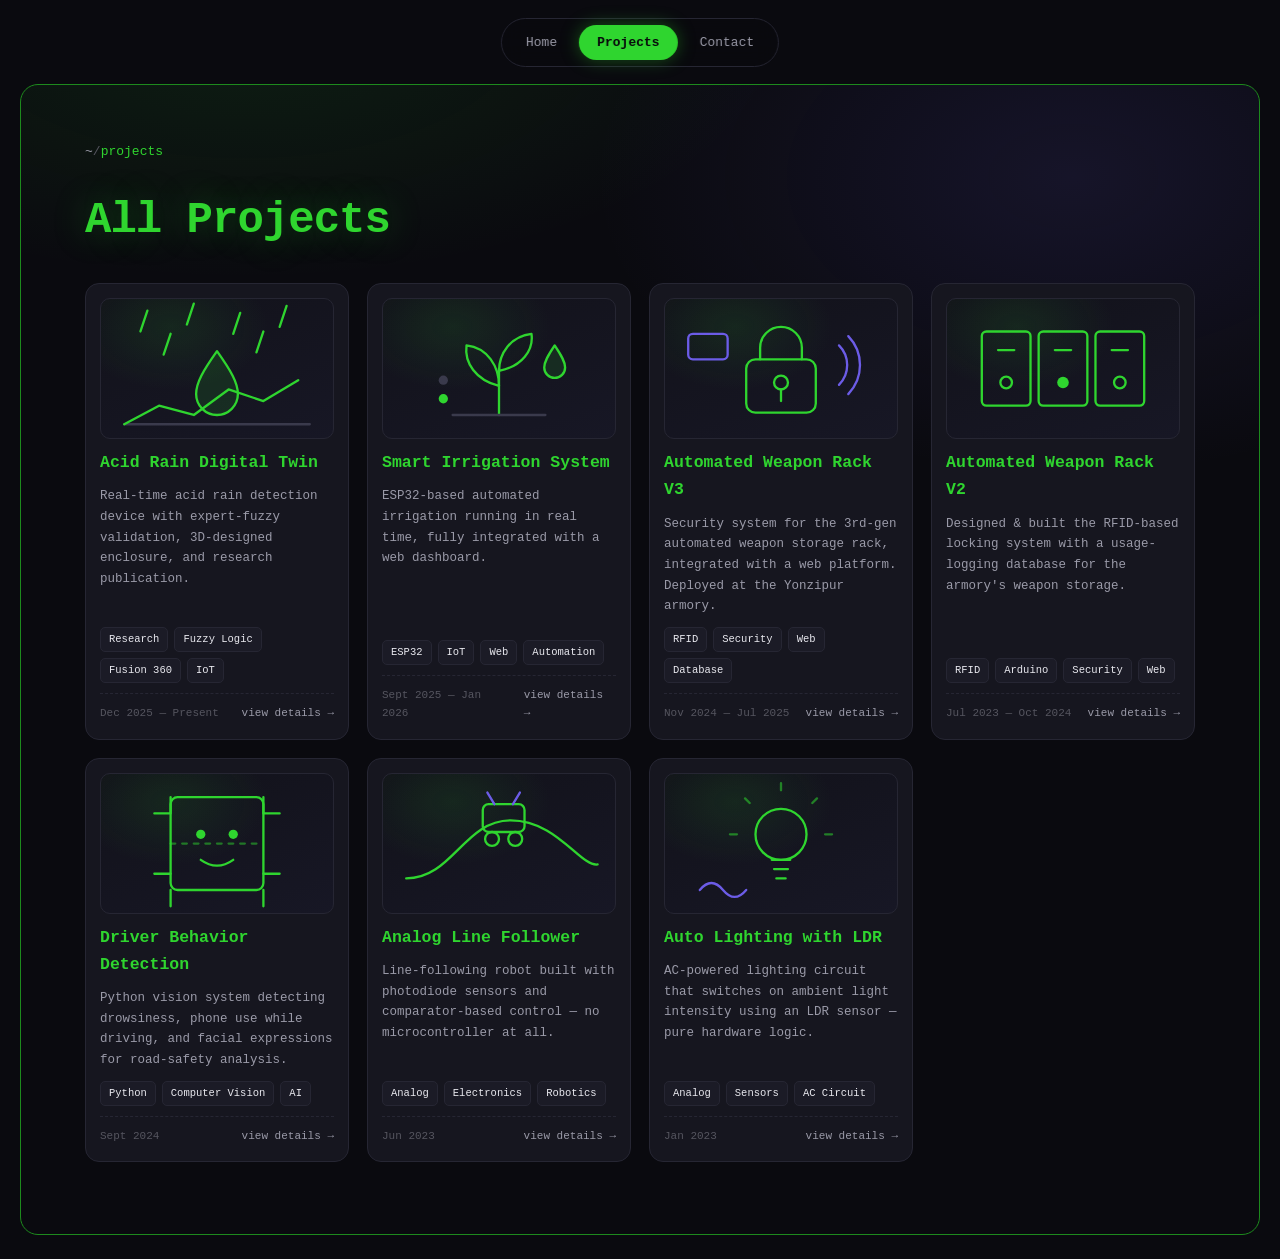
==== project.html @ 2b82e7d3 "Initial commit: portfolio website" ====
<!DOCTYPE html>
<html lang="en">
<head>
  <meta charset="UTF-8" />
  <meta name="viewport" content="width=device-width, initial-scale=1.0" />
  <title>Project — Sakinah Farah Agnia</title>
  <meta name="description" content="Project detail — portfolio of Sakinah Farah Agnia." />
  <link rel="icon" href="data:image/svg+xml,%3Csvg xmlns='http://www.w3.org/2000/svg' viewBox='0 0 100 100'%3E%3Crect width='100' height='100' rx='20' fill='%230a0a0f'/%3E%3Ctext x='50' y='68' font-size='55' text-anchor='middle' fill='%232fd52f' font-family='monospace' font-weight='bold'%3ES_%3C/text%3E%3C/svg%3E" />
  <link rel="stylesheet" href="css/style.css" />
</head>
<body>

  <!-- ======= NAVBAR ======= -->
  <nav class="navbar">
    <a href="index.html" class="nav-link">Home</a>
    <a href="index.html#projects" class="nav-link active">Projects</a>
    <a href="index.html#contact" class="nav-link">Contact</a>
  </nav>

  <div class="frame">
    <main class="section proj-wrap" id="projectPage">
      <noscript><p>Enable JavaScript to view this project.</p></noscript>
    </main>
  </div>

  <script src="js/projects-data.js"></script>
  <script src="js/script.js"></script>
</body>
</html>
---- css/style.css ----
/* ============================================================
   Sakinah Farah Agnia — Portfolio
   Dark terminal theme · neon green accent
   ============================================================ */

:root {
  --bg: #0a0a0f;
  --bg-soft: #101018;
  --card: #16161f;
  --card-2: #1b1b26;
  --line: #262633;
  --green: #2fd52f;
  --green-dim: #1d8a1d;
  --green-glow: rgba(47, 213, 47, 0.35);
  --purple: #6c5ce7;
  --text: #e9e9ef;
  --muted: #9a9aa8;
  --faint: #55555f;
  --black: #08080c;
  --radius: 14px;
  --font: "JetBrains Mono", ui-monospace, SFMono-Regular, "SF Mono", Menlo,
    Consolas, "Liberation Mono", monospace;
}

* { margin: 0; padding: 0; box-sizing: border-box; }

html { scroll-behavior: smooth; }

body {
  background: var(--bg);
  color: var(--text);
  font-family: var(--font);
  font-size: 15px;
  line-height: 1.65;
  -webkit-font-smoothing: antialiased;
  overflow-x: hidden;
}

::selection { background: var(--green); color: var(--black); }

img { max-width: 100%; display: block; }

:focus-visible {
  outline: 2px solid var(--green);
  outline-offset: 2px;
  border-radius: 4px;
}

/* ---------- page frame (green border) ---------- */
.frame {
  max-width: 1240px;
  margin: 84px auto 24px;
  border: 1px solid var(--green-dim);
  border-radius: 18px;
  overflow: hidden;
  background:
    radial-gradient(900px 420px at 18% -5%, rgba(47, 213, 47, 0.10), transparent 60%),
    radial-gradient(800px 500px at 85% 8%, rgba(108, 92, 231, 0.12), transparent 60%),
    var(--bg);
}

/* ---------- navbar ---------- */
.navbar {
  position: fixed;
  top: 18px;
  left: 50%;
  transform: translateX(-50%);
  z-index: 100;
  display: flex;
  gap: 4px;
  padding: 6px;
  border: 1px solid var(--line);
  border-radius: 999px;
  background: rgba(10, 10, 15, 0.72);
  backdrop-filter: blur(12px);
  -webkit-backdrop-filter: blur(12px);
}

.nav-link {
  padding: 7px 18px;
  border-radius: 999px;
  color: var(--muted);
  text-decoration: none;
  font-size: 13px;
  transition: color 0.2s, background 0.2s;
  white-space: nowrap;
}

.nav-link:hover { color: var(--text); }

.nav-link.active {
  background: var(--green);
  color: var(--black);
  font-weight: 700;
  box-shadow: 0 0 18px var(--green-glow);
}

/* ---------- sections ---------- */
.section { padding: 72px clamp(20px, 5vw, 64px); }

.section-title {
  color: var(--green);
  font-size: clamp(26px, 3.4vw, 38px);
  margin-bottom: 32px;
  letter-spacing: -0.5px;
}

.section-head {
  display: flex;
  align-items: center;
  justify-content: space-between;
  gap: 16px;
  flex-wrap: wrap;
}

.section-head .section-title { margin-bottom: 12px; }

.section-hint { color: var(--faint); font-size: 12.5px; margin-bottom: 26px; }

/* ---------- hero ---------- */
.hero { position: relative; padding-top: 96px; }

.hero-glow {
  position: absolute;
  inset: 0;
  pointer-events: none;
  background:
    radial-gradient(560px 300px at 25% 20%, rgba(47, 213, 47, 0.14), transparent 65%),
    radial-gradient(520px 340px at 80% 45%, rgba(108, 92, 231, 0.14), transparent 65%);
}

.hero-inner {
  position: relative;
  display: grid;
  grid-template-columns: 1.35fr 1fr;
  gap: 48px;
  align-items: center;
}

.hero-badge {
  display: inline-block;
  background: var(--green);
  color: var(--black);
  font-weight: 700;
  font-size: 13px;
  padding: 6px 14px;
  border-radius: 6px;
  margin-bottom: 20px;
  box-shadow: 0 0 24px var(--green-glow);
}

.hero-title {
  color: var(--green);
  font-size: clamp(38px, 6vw, 64px);
  line-height: 1.05;
  letter-spacing: -1.5px;
  margin-bottom: 18px;
  text-shadow: 0 0 40px var(--green-glow);
}

.hero-typed {
  font-size: 15px;
  color: var(--text);
  margin-bottom: 18px;
  min-height: 1.65em;
}

/* hero photo — round & minimal */
.hero-photo { display: flex; justify-content: center; }

.avatar-ring {
  position: relative;
  width: min(310px, 65vw);
  aspect-ratio: 1;
  border-radius: 50%;
  border: 2px solid var(--green-dim);
  box-shadow: 0 0 46px rgba(47, 213, 47, 0.16);
  background: linear-gradient(150deg, #1c2a1c, #141420 55%, #1d1830);
}

.avatar-ring img {
  position: absolute;
  inset: 7px;
  width: calc(100% - 14px);
  height: calc(100% - 14px);
  border-radius: 50%;
  object-fit: cover;
  object-position: top;
  z-index: 2;
}

.avatar-fallback {
  position: absolute;
  inset: 7px;
  border-radius: 50%;
  display: grid;
  place-items: center;
  font-size: 52px;
  font-weight: 700;
  color: var(--green);
  letter-spacing: 4px;
  z-index: 1;
}

.hero-typed .prompt { color: var(--green); font-weight: 700; }

#typed { color: var(--green); }

.cursor {
  color: var(--green);
  animation: blink 1s steps(1) infinite;
}

@keyframes blink { 50% { opacity: 0; } }

.hero-desc { color: var(--muted); max-width: 56ch; margin-bottom: 26px; }

.hero-stats {
  display: flex;
  gap: 14px;
  flex-wrap: wrap;
  margin-bottom: 28px;
}

.stat {
  display: flex;
  flex-direction: column;
  padding: 10px 18px;
  border: 1px solid var(--line);
  border-radius: 10px;
  background: rgba(22, 22, 31, 0.6);
}

.stat-num { color: var(--green); font-weight: 700; font-size: 18px; }
.stat-label { color: var(--muted); font-size: 11.5px; }

.hero-actions { display: flex; gap: 12px; flex-wrap: wrap; }

.btn {
  display: inline-block;
  padding: 11px 24px;
  border-radius: 8px;
  font-family: var(--font);
  font-size: 14px;
  font-weight: 700;
  text-decoration: none;
  text-align: center;
  cursor: pointer;
  border: 1px solid transparent;
  transition: transform 0.15s, box-shadow 0.2s, background 0.2s, color 0.2s;
}

.btn:active { transform: scale(0.97); }

.btn-primary {
  background: var(--green);
  color: var(--black);
  box-shadow: 0 0 20px rgba(47, 213, 47, 0.25);
}

.btn-primary:hover { box-shadow: 0 0 32px var(--green-glow); }

.btn-ghost {
  border-color: var(--line);
  color: var(--text);
  background: transparent;
}

.btn-ghost:hover { border-color: var(--green-dim); color: var(--green); }

.btn-block { width: 100%; }

.btn-sm { padding: 8px 18px; font-size: 12.5px; border-radius: 999px; }

/* ---------- interests ---------- */
.interest-grid {
  display: grid;
  grid-template-columns: repeat(4, 1fr);
  gap: 18px;
}

.interest-card {
  background: var(--card);
  border: 1px solid var(--line);
  border-radius: var(--radius);
  padding: 24px 20px;
  transition: transform 0.2s, border-color 0.2s, box-shadow 0.2s;
}

.interest-card:hover {
  transform: translateY(-4px);
  border-color: var(--green-dim);
  box-shadow: 0 8px 30px rgba(47, 213, 47, 0.10);
}

.interest-icon {
  width: 46px;
  height: 46px;
  display: grid;
  place-items: center;
  border-radius: 12px;
  border: 1px solid var(--green-dim);
  color: var(--green);
  margin-bottom: 16px;
  background: rgba(47, 213, 47, 0.06);
}

.interest-icon svg { width: 24px; height: 24px; }

.interest-card h3 { color: var(--text); font-size: 16px; margin-bottom: 8px; }

.interest-card p { color: var(--muted); font-size: 13px; }

/* ---------- skills ---------- */
.skills-wrap {
  display: flex;
  flex-wrap: wrap;
  gap: 12px;
  justify-content: center;
  max-width: 760px;
  margin: 0 auto 22px;
}

.chip {
  padding: 9px 18px;
  border-radius: 8px;
  background: var(--card);
  border: 1px solid var(--line);
  font-size: 13.5px;
  color: var(--text);
  transition: border-color 0.2s, color 0.2s, box-shadow 0.2s, transform 0.15s;
  cursor: default;
}

.chip:hover {
  border-color: var(--green);
  color: var(--green);
  box-shadow: 0 0 16px rgba(47, 213, 47, 0.18);
  transform: translateY(-2px);
}

.skills-soft {
  display: flex;
  flex-wrap: wrap;
  gap: 6px 18px;
  justify-content: center;
  color: var(--muted);
  font-size: 12.5px;
}

.skills-soft .soft-item { color: var(--green-dim); }

/* ---------- projects carousel ---------- */
.carousel-nav { display: flex; gap: 8px; }

.car-btn {
  width: 40px;
  height: 40px;
  border-radius: 999px;
  border: 1px solid var(--line);
  background: var(--card);
  color: var(--green);
  font-size: 16px;
  cursor: pointer;
  transition: background 0.2s, border-color 0.2s;
}

.car-btn:hover { border-color: var(--green); background: var(--card-2); }

.carousel {
  display: grid;
  grid-auto-flow: column;
  grid-auto-columns: clamp(240px, 27%, 300px);
  gap: 18px;
  overflow-x: auto;
  scroll-snap-type: x mandatory;
  padding: 8px 2px 18px;
  scrollbar-width: none;
}

.carousel::-webkit-scrollbar { display: none; }

.project-card {
  scroll-snap-align: start;
  background: var(--card);
  border: 1px solid var(--line);
  border-radius: var(--radius);
  padding: 14px 14px 16px;
  display: flex;
  flex-direction: column;
  gap: 10px;
  text-decoration: none;
  color: inherit;
  transition: transform 0.2s, border-color 0.2s, box-shadow 0.2s;
}

.project-card:hover {
  transform: translateY(-4px);
  border-color: var(--green-dim);
  box-shadow: 0 10px 34px rgba(47, 213, 47, 0.10);
}

.project-card h3 { color: var(--green); font-size: 16.5px; }

.project-card p { color: var(--muted); font-size: 12.5px; flex-grow: 1; }

.card-foot {
  display: flex;
  align-items: center;
  justify-content: space-between;
  gap: 10px;
  border-top: 1px dashed var(--line);
  padding-top: 10px;
  font-size: 11px;
  color: var(--faint);
}

.card-foot .view { color: var(--muted); transition: color 0.2s; }

.project-card:hover .view { color: var(--green); }

.carousel-dots {
  display: flex;
  gap: 8px;
  justify-content: center;
  margin-top: 6px;
}

.carousel-dots button {
  width: 9px;
  height: 9px;
  border-radius: 50%;
  border: none;
  background: #33333f;
  cursor: pointer;
  transition: background 0.2s, transform 0.2s;
}

.carousel-dots button.active { background: var(--green); transform: scale(1.2); }

/* ---------- wireframe SVG art (cards + detail page) ---------- */
.wire-art {
  border-radius: 10px;
  border: 1px solid var(--line);
  background:
    radial-gradient(140px 90px at 30% 20%, rgba(47, 213, 47, 0.10), transparent 70%),
    linear-gradient(160deg, #12121a, #171725);
  overflow: hidden;
}

.wire-art svg { width: 100%; height: auto; display: block; }

.wire-art svg * {
  fill: none;
  stroke: var(--green);
  stroke-width: 2;
  stroke-linecap: round;
  stroke-linejoin: round;
}

.wire-art .axis, .wire-art .dim { stroke: #3a3a4c; }
.wire-art .dot { fill: var(--green); stroke: none; }
.wire-art .dot.dim { fill: #3a3a4c; }
.wire-art .drop { fill: rgba(47, 213, 47, 0.12); }
.wire-art .eye { fill: var(--green); stroke: none; }
.wire-art .scanline { stroke: rgba(47, 213, 47, 0.5); stroke-dasharray: 4 6; }
.wire-art .card-ic, .wire-art .wave, .wire-art .antenna { stroke: var(--purple); }
.wire-art .ray { stroke: rgba(47, 213, 47, 0.55); }

/* ---------- timeline ---------- */
.timeline {
  position: relative;
  max-width: 720px;
  margin: 0 auto;
  padding-left: 28px;
  border-left: 1px solid var(--line);
}

.tl-item { position: relative; padding-bottom: 34px; }

.tl-item:last-child { padding-bottom: 0; }

.tl-item::before {
  content: "";
  position: absolute;
  left: -33px;
  top: 6px;
  width: 9px;
  height: 9px;
  border-radius: 50%;
  background: var(--green);
  box-shadow: 0 0 12px var(--green-glow);
}

.tl-date { color: var(--green); font-size: 12px; }

.tl-item h3 { font-size: 15.5px; margin: 4px 0 6px; }

.tl-item p { color: var(--muted); font-size: 13px; }

/* ---------- contact ---------- */
.contact-grid {
  display: grid;
  grid-template-columns: 1fr 1fr;
  gap: 48px;
  align-items: start;
}

.contact-text > p { color: var(--muted); max-width: 40ch; margin-bottom: 40px; }

/* envelope illustration */
.envelope {
  position: relative;
  width: min(300px, 80%);
  height: 190px;
  margin-top: 30px;
}

.env-back {
  position: absolute;
  bottom: 0;
  width: 100%;
  height: 130px;
  background: var(--purple);
  border-radius: 12px;
}

.env-letter {
  position: absolute;
  bottom: 55px;
  left: 8%;
  width: 84%;
  height: 120px;
  background: #101016;
  border: 1px solid var(--line);
  border-radius: 10px;
  transform: rotate(-2deg);
}

.sticker {
  position: absolute;
  padding: 6px 16px;
  border-radius: 6px;
  font-size: 12.5px;
  font-weight: 700;
}

.sticker-purple {
  top: 18px; left: -14px;
  background: var(--purple); color: #fff;
  transform: rotate(-8deg);
}

.sticker-green {
  top: 46px; left: 60px;
  background: var(--green); color: var(--black);
  transform: rotate(6deg);
  box-shadow: 0 0 18px var(--green-glow);
}

.sticker-dark {
  top: 80px; left: 20px;
  background: var(--card-2); color: var(--muted);
  border: 1px solid var(--line);
  transform: rotate(-4deg);
  font-weight: 400;
}

.env-front {
  position: absolute;
  bottom: 0;
  width: 100%;
  height: 130px;
  border-radius: 12px;
  background: linear-gradient(200deg, #7d6ef0 0%, #5a4bd0 60%);
  clip-path: polygon(0 100%, 100% 100%, 100% 22%, 50% 68%, 0 22%);
}

/* form */
.contact-form {
  background: var(--card);
  border: 1px solid var(--line);
  border-radius: var(--radius);
  padding: 26px;
  display: flex;
  flex-direction: column;
  gap: 14px;
}

.contact-form input[type="text"],
.contact-form input[type="email"],
.contact-form textarea {
  width: 100%;
  background: var(--bg-soft);
  border: 1px solid var(--line);
  border-radius: 8px;
  color: var(--text);
  font-family: var(--font);
  font-size: 13.5px;
  padding: 12px 14px;
  resize: vertical;
  transition: border-color 0.2s, box-shadow 0.2s;
}

.contact-form input:focus,
.contact-form textarea:focus {
  outline: none;
  border-color: var(--green);
  box-shadow: 0 0 0 3px rgba(47, 213, 47, 0.12);
}

.contact-form ::placeholder { color: var(--faint); }

.consent {
  display: flex;
  gap: 10px;
  align-items: flex-start;
  color: var(--muted);
  font-size: 11px;
  line-height: 1.5;
  cursor: pointer;
}

.consent input { margin-top: 3px; accent-color: var(--green); }

.visually-hidden {
  position: absolute;
  width: 1px; height: 1px;
  overflow: hidden;
  clip: rect(0 0 0 0);
  white-space: nowrap;
}

/* ---------- project detail page ---------- */
.proj-wrap { padding-top: 56px; min-height: 70vh; }

.breadcrumb { color: var(--faint); font-size: 13px; margin-bottom: 22px; }

.breadcrumb a { color: var(--muted); text-decoration: none; }

.breadcrumb a:hover { color: var(--green); }

.breadcrumb .crumb-cur { color: var(--green); }

.proj-head h1 {
  font-size: clamp(28px, 4vw, 44px);
  color: var(--green);
  letter-spacing: -1px;
  text-shadow: 0 0 34px var(--green-glow);
  margin-bottom: 14px;
}

.proj-meta { display: flex; flex-wrap: wrap; gap: 8px; margin-bottom: 12px; }

.meta-chip {
  font-size: 11.5px;
  color: var(--muted);
  border: 1px solid var(--line);
  background: var(--card);
  border-radius: 999px;
  padding: 4px 13px;
}

.meta-chip.m-status { color: var(--green); border-color: var(--green-dim); }

.tags { display: flex; flex-wrap: wrap; gap: 6px; }

.tags span {
  font-size: 10.5px;
  color: var(--text);
  background: var(--card-2);
  border: 1px solid var(--line);
  border-radius: 5px;
  padding: 3px 8px;
}

.proj-art { margin: 26px 0 34px; padding: clamp(16px, 4vw, 44px); }

.proj-art svg { max-width: 460px; margin: 0 auto; }

.proj-art svg * { vector-effect: non-scaling-stroke; }

.proj-cols {
  display: grid;
  grid-template-columns: 1.6fr 1fr;
  gap: 28px;
  align-items: start;
}

.proj-main h2 {
  color: var(--green);
  font-size: 15px;
  letter-spacing: 1px;
  margin: 26px 0 10px;
}

.proj-main h2:first-child { margin-top: 0; }

.proj-main p { color: var(--muted); font-size: 13.5px; margin-bottom: 12px; }

.hl { list-style: none; }

.hl li {
  position: relative;
  color: var(--muted);
  font-size: 13.5px;
  padding: 5px 0 5px 22px;
}

.hl li::before {
  content: "▸";
  position: absolute;
  left: 0;
  color: var(--green);
}

.proj-aside { display: flex; flex-direction: column; gap: 16px; position: sticky; top: 92px; }

.aside-card {
  background: var(--card);
  border: 1px solid var(--line);
  border-radius: var(--radius);
  padding: 18px 20px;
}

.aside-card h3 { color: var(--green); font-size: 13px; letter-spacing: 1px; margin-bottom: 12px; }

.aside-card dl { font-size: 12.5px; }

.aside-card dt { color: var(--faint); margin-top: 10px; }

.aside-card dt:first-child { margin-top: 0; }

.aside-card dd { color: var(--text); margin: 1px 0 0; }

.prevnext {
  display: flex;
  align-items: center;
  justify-content: space-between;
  gap: 12px;
  flex-wrap: wrap;
  margin-top: 48px;
  border-top: 1px solid var(--line);
  padding-top: 22px;
  font-size: 13px;
}

.prevnext a { color: var(--muted); text-decoration: none; transition: color 0.2s; }

.prevnext a:hover { color: var(--green); }

.prevnext .pn-all { color: var(--green); }

/* all-projects grid (project.html without ?id) */
.projects-grid {
  display: grid;
  grid-template-columns: repeat(auto-fill, minmax(260px, 1fr));
  gap: 18px;
  margin-top: 26px;
}

/* ---------- footer ---------- */
.footer { padding: 28px clamp(20px, 5vw, 64px) 26px; }

.footer-row {
  display: flex;
  align-items: center;
  gap: 14px;
}

.footer-bar {
  flex: 1;
  display: flex;
  align-items: center;
  justify-content: space-between;
  gap: 18px;
  flex-wrap: wrap;
  background: var(--card);
  border: 1px solid var(--line);
  border-radius: var(--radius);
  padding: 16px 22px;
}

.footer-links { display: flex; gap: 20px; flex-wrap: wrap; }

.footer-links a {
  color: var(--muted);
  text-decoration: none;
  font-size: 13px;
  transition: color 0.2s;
}

.footer-links a:hover { color: var(--green); }

.footer-social { display: flex; gap: 14px; }

.footer-social a {
  width: 36px;
  height: 36px;
  display: grid;
  place-items: center;
  border-radius: 8px;
  border: 1px solid var(--line);
  color: var(--muted);
  transition: color 0.2s, border-color 0.2s;
}

.footer-social a:hover { color: var(--green); border-color: var(--green-dim); }

.footer-social svg { width: 17px; height: 17px; }

.to-top {
  width: 40px;
  height: 40px;
  border-radius: 50%;
  border: 1px solid var(--line);
  background: var(--card-2);
  color: var(--green);
  font-size: 16px;
  cursor: pointer;
  transition: box-shadow 0.2s, border-color 0.2s;
}

.to-top:hover { border-color: var(--green); box-shadow: 0 0 16px var(--green-glow); }

.footer-credit {
  text-align: center;
  color: #4a4a55;
  font-size: 11.5px;
  margin-top: 18px;
}

/* ---------- reveal on scroll ---------- */
.reveal {
  opacity: 0;
  transform: translateY(22px);
  transition: opacity 0.6s ease, transform 0.6s ease;
}

.reveal.visible { opacity: 1; transform: none; }

.reveal-group .reveal:nth-child(2) { transition-delay: 0.1s; }
.reveal-group .reveal:nth-child(3) { transition-delay: 0.2s; }
.reveal-group .reveal:nth-child(4) { transition-delay: 0.3s; }

@media (prefers-reduced-motion: reduce) {
  html { scroll-behavior: auto; }
  .reveal { opacity: 1; transform: none; transition: none; }
  .cursor { animation: none; }
}

/* ============================================================
   Responsive
   ============================================================ */

@media (max-width: 980px) {
  .hero-inner { grid-template-columns: 1fr; gap: 36px; }
  .hero-photo { order: -1; }
  .avatar-ring { width: min(230px, 58vw); }
  .interest-grid { grid-template-columns: repeat(2, 1fr); }
  .contact-grid { grid-template-columns: 1fr; gap: 36px; }
  .carousel { grid-auto-columns: min(72vw, 300px); }
  .proj-cols { grid-template-columns: 1fr; }
  .proj-aside { position: static; }
}

@media (max-width: 600px) {
  .frame { margin-top: 76px; border-radius: 14px; }
  .section { padding: 52px 18px; }
  .hero { padding-top: 64px; }
  .navbar { top: 12px; padding: 5px; }
  .nav-link { padding: 6px 13px; font-size: 12px; }
  .interest-grid { grid-template-columns: 1fr; }
  .hero-stats { gap: 10px; }
  .stat { padding: 8px 14px; }
  .carousel { grid-auto-columns: 82vw; }
  .footer-bar { justify-content: center; text-align: center; }
  .envelope { margin-inline: auto; }
  .proj-wrap { padding-top: 44px; }
}
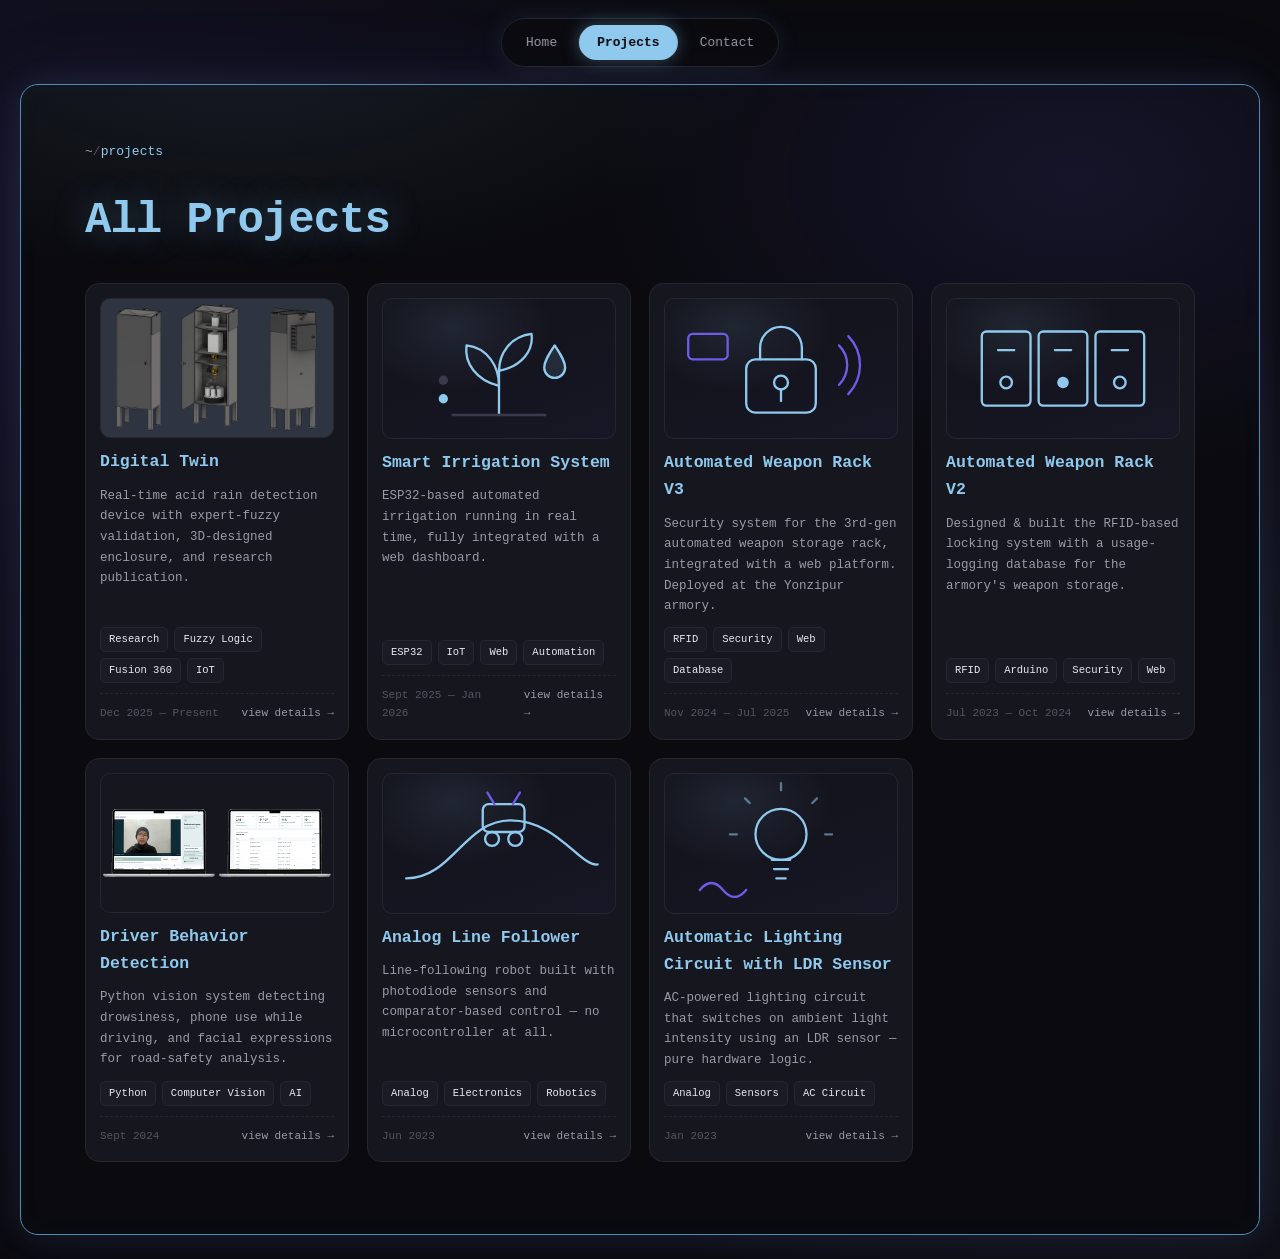
==== commit b025df14: "Update portfolio visuals, projects, and inline contact submission" ====
--- a/project.html
+++ b/project.html
@@ -5,12 +5,10 @@
   <meta name="viewport" content="width=device-width, initial-scale=1.0" />
   <title>Project — Sakinah Farah Agnia</title>
   <meta name="description" content="Project detail — portfolio of Sakinah Farah Agnia." />
-  <link rel="icon" href="data:image/svg+xml,%3Csvg xmlns='http://www.w3.org/2000/svg' viewBox='0 0 100 100'%3E%3Crect width='100' height='100' rx='20' fill='%230a0a0f'/%3E%3Ctext x='50' y='68' font-size='55' text-anchor='middle' fill='%232fd52f' font-family='monospace' font-weight='bold'%3ES_%3C/text%3E%3C/svg%3E" />
-  <link rel="stylesheet" href="css/style.css" />
+  <link rel="icon" type="image/png" href="assets/avatar-transparent.png" />
+  <link rel="stylesheet" href="css/style.css?v=20260914-contact" />
 </head>
 <body>
-
-  <!-- ======= NAVBAR ======= -->
   <nav class="navbar">
     <a href="index.html" class="nav-link">Home</a>
     <a href="index.html#projects" class="nav-link active">Projects</a>
@@ -23,7 +21,7 @@
     </main>
   </div>
 
-  <script src="js/projects-data.js"></script>
-  <script src="js/script.js"></script>
+  <script src="js/projects-data.js?v=20260914-transparent"></script>
+  <script src="js/script.js?v=20260914-contact"></script>
 </body>
 </html>
--- a/css/style.css
+++ b/css/style.css
@@ -1,7 +1,4 @@
-/* ============================================================
-   Sakinah Farah Agnia — Portfolio
-   Dark terminal theme · neon green accent
-   ============================================================ */
+
 
 :root {
   --bg: #0a0a0f;
@@ -9,9 +6,9 @@
   --card: #16161f;
   --card-2: #1b1b26;
   --line: #262633;
-  --green: #2fd52f;
-  --green-dim: #1d8a1d;
-  --green-glow: rgba(47, 213, 47, 0.35);
+  --accent: #8fc9ed;
+  --accent-dim: #508db5;
+  --accent-glow: rgba(143, 201, 237, 0.35);
   --purple: #6c5ce7;
   --text: #e9e9ef;
   --muted: #9a9aa8;
@@ -27,7 +24,10 @@
 html { scroll-behavior: smooth; }
 
 body {
-  background: var(--bg);
+  background:
+    radial-gradient(ellipse at 0% 20%, rgba(108, 92, 231, 0.10), transparent 45%),
+    radial-gradient(ellipse at 100% 70%, rgba(143, 201, 237, 0.08), transparent 45%),
+    var(--bg);
   color: var(--text);
   font-family: var(--font);
   font-size: 15px;
@@ -36,30 +36,33 @@
   overflow-x: hidden;
 }
 
-::selection { background: var(--green); color: var(--black); }
+::selection { background: var(--accent); color: var(--black); }
 
 img { max-width: 100%; display: block; }
 
 :focus-visible {
-  outline: 2px solid var(--green);
+  outline: 2px solid var(--accent);
   outline-offset: 2px;
   border-radius: 4px;
 }
 
-/* ---------- page frame (green border) ---------- */
+
 .frame {
   max-width: 1240px;
   margin: 84px auto 24px;
-  border: 1px solid var(--green-dim);
+  border: 1px solid var(--accent-dim);
   border-radius: 18px;
+  box-shadow: 0 0 32px rgba(143, 201, 237, 0.10),
+    0 0 90px rgba(108, 92, 231, 0.09),
+    inset 0 0 28px rgba(143, 201, 237, 0.025);
   overflow: hidden;
   background:
-    radial-gradient(900px 420px at 18% -5%, rgba(47, 213, 47, 0.10), transparent 60%),
+    radial-gradient(900px 420px at 18% -5%, rgba(143, 201, 237, 0.10), transparent 60%),
     radial-gradient(800px 500px at 85% 8%, rgba(108, 92, 231, 0.12), transparent 60%),
     var(--bg);
 }
 
-/* ---------- navbar ---------- */
+
 .navbar {
   position: fixed;
   top: 18px;
@@ -72,6 +75,7 @@
   border: 1px solid var(--line);
   border-radius: 999px;
   background: rgba(10, 10, 15, 0.72);
+  box-shadow: 0 0 24px rgba(143, 201, 237, 0.10);
   backdrop-filter: blur(12px);
   -webkit-backdrop-filter: blur(12px);
 }
@@ -89,17 +93,18 @@
 .nav-link:hover { color: var(--text); }
 
 .nav-link.active {
-  background: var(--green);
+  background: var(--accent);
   color: var(--black);
   font-weight: 700;
-  box-shadow: 0 0 18px var(--green-glow);
-}
-
-/* ---------- sections ---------- */
+  box-shadow: 0 0 18px var(--accent-glow);
+}
+
+
 .section { padding: 72px clamp(20px, 5vw, 64px); }
 
 .section-title {
-  color: var(--green);
+  color: var(--accent);
+  text-shadow: 0 0 24px rgba(143, 201, 237, 0.30);
   font-size: clamp(26px, 3.4vw, 38px);
   margin-bottom: 32px;
   letter-spacing: -0.5px;
@@ -117,7 +122,7 @@
 
 .section-hint { color: var(--faint); font-size: 12.5px; margin-bottom: 26px; }
 
-/* ---------- hero ---------- */
+
 .hero { position: relative; padding-top: 96px; }
 
 .hero-glow {
@@ -125,8 +130,8 @@
   inset: 0;
   pointer-events: none;
   background:
-    radial-gradient(560px 300px at 25% 20%, rgba(47, 213, 47, 0.14), transparent 65%),
-    radial-gradient(520px 340px at 80% 45%, rgba(108, 92, 231, 0.14), transparent 65%);
+    radial-gradient(560px 300px at 25% 20%, rgba(143, 201, 237, 0.18), transparent 65%),
+    radial-gradient(580px 480px at 80% 45%, rgba(108, 92, 231, 0.24), transparent 65%);
 }
 
 .hero-inner {
@@ -139,79 +144,57 @@
 
 .hero-badge {
   display: inline-block;
-  background: var(--green);
+  background: var(--accent);
   color: var(--black);
   font-weight: 700;
   font-size: 13px;
   padding: 6px 14px;
   border-radius: 6px;
   margin-bottom: 20px;
-  box-shadow: 0 0 24px var(--green-glow);
+  box-shadow: 0 0 24px var(--accent-glow);
 }
 
 .hero-title {
-  color: var(--green);
+  color: var(--accent);
   font-size: clamp(38px, 6vw, 64px);
   line-height: 1.05;
   letter-spacing: -1.5px;
   margin-bottom: 18px;
-  text-shadow: 0 0 40px var(--green-glow);
-}
-
-.hero-typed {
-  font-size: 15px;
-  color: var(--text);
-  margin-bottom: 18px;
-  min-height: 1.65em;
-}
-
-/* hero photo — round & minimal */
-.hero-photo { display: flex; justify-content: center; }
-
-.avatar-ring {
+  text-shadow: 0 0 40px var(--accent-glow);
+}
+
+
+
+
+.hero-photo { display: flex; justify-content: center; min-width: 0; }
+
+.profile-avatar {
   position: relative;
-  width: min(310px, 65vw);
+  isolation: isolate;
+  width: min(460px, 100%);
   aspect-ratio: 1;
+}
+
+.profile-avatar::before {
+  content: "";
+  position: absolute;
+  inset: 6% -6%;
+  z-index: -1;
+  pointer-events: none;
   border-radius: 50%;
-  border: 2px solid var(--green-dim);
-  box-shadow: 0 0 46px rgba(47, 213, 47, 0.16);
-  background: linear-gradient(150deg, #1c2a1c, #141420 55%, #1d1830);
-}
-
-.avatar-ring img {
-  position: absolute;
-  inset: 7px;
-  width: calc(100% - 14px);
-  height: calc(100% - 14px);
-  border-radius: 50%;
-  object-fit: cover;
-  object-position: top;
-  z-index: 2;
-}
-
-.avatar-fallback {
-  position: absolute;
-  inset: 7px;
-  border-radius: 50%;
-  display: grid;
-  place-items: center;
-  font-size: 52px;
-  font-weight: 700;
-  color: var(--green);
-  letter-spacing: 4px;
-  z-index: 1;
-}
-
-.hero-typed .prompt { color: var(--green); font-weight: 700; }
-
-#typed { color: var(--green); }
-
-.cursor {
-  color: var(--green);
-  animation: blink 1s steps(1) infinite;
-}
-
-@keyframes blink { 50% { opacity: 0; } }
+  background: radial-gradient(ellipse, rgba(143, 201, 237, 0.22),
+    rgba(108, 92, 231, 0.18) 40%, transparent 70%);
+}
+
+.profile-avatar img {
+  display: block;
+  width: 100%;
+  height: 100%;
+  object-fit: contain;
+  image-rendering: pixelated;
+  filter: drop-shadow(0 0 10px rgba(143, 201, 237, 0.30))
+    drop-shadow(0 0 28px rgba(108, 92, 231, 0.24));
+}
 
 .hero-desc { color: var(--muted); max-width: 56ch; margin-bottom: 26px; }
 
@@ -231,10 +214,8 @@
   background: rgba(22, 22, 31, 0.6);
 }
 
-.stat-num { color: var(--green); font-weight: 700; font-size: 18px; }
+.stat-num { color: var(--accent); font-weight: 700; font-size: 18px; }
 .stat-label { color: var(--muted); font-size: 11.5px; }
-
-.hero-actions { display: flex; gap: 12px; flex-wrap: wrap; }
 
 .btn {
   display: inline-block;
@@ -253,12 +234,12 @@
 .btn:active { transform: scale(0.97); }
 
 .btn-primary {
-  background: var(--green);
+  background: var(--accent);
   color: var(--black);
-  box-shadow: 0 0 20px rgba(47, 213, 47, 0.25);
-}
-
-.btn-primary:hover { box-shadow: 0 0 32px var(--green-glow); }
+  box-shadow: 0 0 20px rgba(143, 201, 237, 0.25);
+}
+
+.btn-primary:hover { box-shadow: 0 0 32px var(--accent-glow); }
 
 .btn-ghost {
   border-color: var(--line);
@@ -266,52 +247,13 @@
   background: transparent;
 }
 
-.btn-ghost:hover { border-color: var(--green-dim); color: var(--green); }
+.btn-ghost:hover { border-color: var(--accent-dim); color: var(--accent); }
 
 .btn-block { width: 100%; }
 
 .btn-sm { padding: 8px 18px; font-size: 12.5px; border-radius: 999px; }
 
-/* ---------- interests ---------- */
-.interest-grid {
-  display: grid;
-  grid-template-columns: repeat(4, 1fr);
-  gap: 18px;
-}
-
-.interest-card {
-  background: var(--card);
-  border: 1px solid var(--line);
-  border-radius: var(--radius);
-  padding: 24px 20px;
-  transition: transform 0.2s, border-color 0.2s, box-shadow 0.2s;
-}
-
-.interest-card:hover {
-  transform: translateY(-4px);
-  border-color: var(--green-dim);
-  box-shadow: 0 8px 30px rgba(47, 213, 47, 0.10);
-}
-
-.interest-icon {
-  width: 46px;
-  height: 46px;
-  display: grid;
-  place-items: center;
-  border-radius: 12px;
-  border: 1px solid var(--green-dim);
-  color: var(--green);
-  margin-bottom: 16px;
-  background: rgba(47, 213, 47, 0.06);
-}
-
-.interest-icon svg { width: 24px; height: 24px; }
-
-.interest-card h3 { color: var(--text); font-size: 16px; margin-bottom: 8px; }
-
-.interest-card p { color: var(--muted); font-size: 13px; }
-
-/* ---------- skills ---------- */
+
 .skills-wrap {
   display: flex;
   flex-wrap: wrap;
@@ -333,9 +275,9 @@
 }
 
 .chip:hover {
-  border-color: var(--green);
-  color: var(--green);
-  box-shadow: 0 0 16px rgba(47, 213, 47, 0.18);
+  border-color: var(--accent);
+  color: var(--accent);
+  box-shadow: 0 0 16px rgba(143, 201, 237, 0.18);
   transform: translateY(-2px);
 }
 
@@ -348,9 +290,9 @@
   font-size: 12.5px;
 }
 
-.skills-soft .soft-item { color: var(--green-dim); }
-
-/* ---------- projects carousel ---------- */
+.skills-soft .soft-item { color: var(--accent-dim); }
+
+
 .carousel-nav { display: flex; gap: 8px; }
 
 .car-btn {
@@ -359,13 +301,13 @@
   border-radius: 999px;
   border: 1px solid var(--line);
   background: var(--card);
-  color: var(--green);
+  color: var(--accent);
   font-size: 16px;
   cursor: pointer;
   transition: background 0.2s, border-color 0.2s;
 }
 
-.car-btn:hover { border-color: var(--green); background: var(--card-2); }
+.car-btn:hover { border-color: var(--accent); background: var(--card-2); }
 
 .carousel {
   display: grid;
@@ -394,13 +336,15 @@
   transition: transform 0.2s, border-color 0.2s, box-shadow 0.2s;
 }
 
-.project-card:hover {
+.project-card:hover,
+.project-card:focus-visible {
   transform: translateY(-4px);
-  border-color: var(--green-dim);
-  box-shadow: 0 10px 34px rgba(47, 213, 47, 0.10);
-}
-
-.project-card h3 { color: var(--green); font-size: 16.5px; }
+  border-color: var(--accent-dim);
+  box-shadow: 0 0 18px rgba(143, 201, 237, 0.18),
+    0 10px 30px rgba(108, 92, 231, 0.16);
+}
+
+.project-card h3 { color: var(--accent); font-size: 16.5px; }
 
 .project-card p { color: var(--muted); font-size: 12.5px; flex-grow: 1; }
 
@@ -417,7 +361,7 @@
 
 .card-foot .view { color: var(--muted); transition: color 0.2s; }
 
-.project-card:hover .view { color: var(--green); }
+.project-card:hover .view { color: var(--accent); }
 
 .carousel-dots {
   display: flex;
@@ -436,14 +380,14 @@
   transition: background 0.2s, transform 0.2s;
 }
 
-.carousel-dots button.active { background: var(--green); transform: scale(1.2); }
-
-/* ---------- wireframe SVG art (cards + detail page) ---------- */
+.carousel-dots button.active { background: var(--accent); transform: scale(1.2); }
+
+
 .wire-art {
   border-radius: 10px;
   border: 1px solid var(--line);
   background:
-    radial-gradient(140px 90px at 30% 20%, rgba(47, 213, 47, 0.10), transparent 70%),
+    radial-gradient(140px 90px at 30% 20%, rgba(143, 201, 237, 0.10), transparent 70%),
     linear-gradient(160deg, #12121a, #171725);
   overflow: hidden;
 }
@@ -452,22 +396,22 @@
 
 .wire-art svg * {
   fill: none;
-  stroke: var(--green);
+  stroke: var(--accent);
   stroke-width: 2;
   stroke-linecap: round;
   stroke-linejoin: round;
 }
 
 .wire-art .axis, .wire-art .dim { stroke: #3a3a4c; }
-.wire-art .dot { fill: var(--green); stroke: none; }
+.wire-art .dot { fill: var(--accent); stroke: none; }
 .wire-art .dot.dim { fill: #3a3a4c; }
-.wire-art .drop { fill: rgba(47, 213, 47, 0.12); }
-.wire-art .eye { fill: var(--green); stroke: none; }
-.wire-art .scanline { stroke: rgba(47, 213, 47, 0.5); stroke-dasharray: 4 6; }
+.wire-art .drop { fill: rgba(143, 201, 237, 0.12); }
+.wire-art .eye { fill: var(--accent); stroke: none; }
+.wire-art .scanline { stroke: rgba(143, 201, 237, 0.5); stroke-dasharray: 4 6; }
 .wire-art .card-ic, .wire-art .wave, .wire-art .antenna { stroke: var(--purple); }
-.wire-art .ray { stroke: rgba(47, 213, 47, 0.55); }
-
-/* ---------- timeline ---------- */
+.wire-art .ray { stroke: rgba(143, 201, 237, 0.55); }
+
+
 .timeline {
   position: relative;
   max-width: 720px;
@@ -488,97 +432,51 @@
   width: 9px;
   height: 9px;
   border-radius: 50%;
-  background: var(--green);
-  box-shadow: 0 0 12px var(--green-glow);
-}
-
-.tl-date { color: var(--green); font-size: 12px; }
+  background: var(--accent);
+  box-shadow: 0 0 12px var(--accent-glow);
+}
+
+.tl-date { color: var(--accent); font-size: 12px; }
 
 .tl-item h3 { font-size: 15.5px; margin: 4px 0 6px; }
 
 .tl-item p { color: var(--muted); font-size: 13px; }
 
-/* ---------- contact ---------- */
+
 .contact-grid {
   display: grid;
   grid-template-columns: 1fr 1fr;
   gap: 48px;
-  align-items: start;
+  align-items: center;
 }
 
 .contact-text > p { color: var(--muted); max-width: 40ch; margin-bottom: 40px; }
 
-/* envelope illustration */
-.envelope {
+
+.contact-heading {
+  margin: 0 auto;
+  width: min(100%, 460px);
+  /* Match the visible illustration, excluding its transparent top/bottom padding. */
+  aspect-ratio: 1254 / 964;
   position: relative;
-  width: min(300px, 80%);
-  height: 190px;
-  margin-top: 30px;
-}
-
-.env-back {
+}
+
+.contact-illustration {
   position: absolute;
-  bottom: 0;
-  width: 100%;
-  height: 130px;
-  background: var(--purple);
-  border-radius: 12px;
-}
-
-.env-letter {
-  position: absolute;
-  bottom: 55px;
-  left: 8%;
-  width: 84%;
-  height: 120px;
-  background: #101016;
-  border: 1px solid var(--line);
-  border-radius: 10px;
-  transform: rotate(-2deg);
-}
-
-.sticker {
-  position: absolute;
-  padding: 6px 16px;
-  border-radius: 6px;
-  font-size: 12.5px;
-  font-weight: 700;
-}
-
-.sticker-purple {
-  top: 18px; left: -14px;
-  background: var(--purple); color: #fff;
-  transform: rotate(-8deg);
-}
-
-.sticker-green {
-  top: 46px; left: 60px;
-  background: var(--green); color: var(--black);
-  transform: rotate(6deg);
-  box-shadow: 0 0 18px var(--green-glow);
-}
-
-.sticker-dark {
-  top: 80px; left: 20px;
-  background: var(--card-2); color: var(--muted);
-  border: 1px solid var(--line);
-  transform: rotate(-4deg);
-  font-weight: 400;
-}
-
-.env-front {
-  position: absolute;
-  bottom: 0;
-  width: 100%;
-  height: 130px;
-  border-radius: 12px;
-  background: linear-gradient(200deg, #7d6ef0 0%, #5a4bd0 60%);
-  clip-path: polygon(0 100%, 100% 100%, 100% 22%, 50% 68%, 0 22%);
-}
-
-/* form */
+  top: -15.56%;
+  left: 0;
+  display: block;
+  width: min(100%, 460px);
+  height: auto;
+  margin-inline: auto;
+  image-rendering: pixelated;
+  filter: drop-shadow(0 0 12px rgba(143, 201, 237, 0.25))
+    drop-shadow(0 0 30px rgba(108, 92, 231, 0.20));
+}
+
 .contact-form {
   background: var(--card);
+  box-shadow: 0 0 30px rgba(108, 92, 231, 0.10);
   border: 1px solid var(--line);
   border-radius: var(--radius);
   padding: 26px;
@@ -605,11 +503,17 @@
 .contact-form input:focus,
 .contact-form textarea:focus {
   outline: none;
-  border-color: var(--green);
-  box-shadow: 0 0 0 3px rgba(47, 213, 47, 0.12);
+  border-color: var(--accent);
+  box-shadow: 0 0 0 3px rgba(143, 201, 237, 0.12);
 }
 
 .contact-form ::placeholder { color: var(--faint); }
+
+.contact-status { font-size: 12px; color: var(--muted); overflow-wrap: anywhere; }
+.contact-status:empty { display: none; }
+.contact-status[data-state="success"] { color: #a3e4bf; }
+.contact-status[data-state="error"] { color: #ffb4b4; }
+.contact-form button:disabled { opacity: 0.65; cursor: wait; }
 
 .consent {
   display: flex;
@@ -621,7 +525,7 @@
   cursor: pointer;
 }
 
-.consent input { margin-top: 3px; accent-color: var(--green); }
+.consent input { margin-top: 3px; accent-color: var(--accent); }
 
 .visually-hidden {
   position: absolute;
@@ -631,22 +535,22 @@
   white-space: nowrap;
 }
 
-/* ---------- project detail page ---------- */
+
 .proj-wrap { padding-top: 56px; min-height: 70vh; }
 
 .breadcrumb { color: var(--faint); font-size: 13px; margin-bottom: 22px; }
 
 .breadcrumb a { color: var(--muted); text-decoration: none; }
 
-.breadcrumb a:hover { color: var(--green); }
-
-.breadcrumb .crumb-cur { color: var(--green); }
+.breadcrumb a:hover { color: var(--accent); }
+
+.breadcrumb .crumb-cur { color: var(--accent); }
 
 .proj-head h1 {
   font-size: clamp(28px, 4vw, 44px);
-  color: var(--green);
+  color: var(--accent);
   letter-spacing: -1px;
-  text-shadow: 0 0 34px var(--green-glow);
+  text-shadow: 0 0 34px var(--accent-glow);
   margin-bottom: 14px;
 }
 
@@ -661,7 +565,7 @@
   padding: 4px 13px;
 }
 
-.meta-chip.m-status { color: var(--green); border-color: var(--green-dim); }
+.meta-chip.m-status { color: var(--accent); border-color: var(--accent-dim); }
 
 .tags { display: flex; flex-wrap: wrap; gap: 6px; }
 
@@ -688,7 +592,7 @@
 }
 
 .proj-main h2 {
-  color: var(--green);
+  color: var(--accent);
   font-size: 15px;
   letter-spacing: 1px;
   margin: 26px 0 10px;
@@ -711,7 +615,7 @@
   content: "▸";
   position: absolute;
   left: 0;
-  color: var(--green);
+  color: var(--accent);
 }
 
 .proj-aside { display: flex; flex-direction: column; gap: 16px; position: sticky; top: 92px; }
@@ -723,7 +627,7 @@
   padding: 18px 20px;
 }
 
-.aside-card h3 { color: var(--green); font-size: 13px; letter-spacing: 1px; margin-bottom: 12px; }
+.aside-card h3 { color: var(--accent); font-size: 13px; letter-spacing: 1px; margin-bottom: 12px; }
 
 .aside-card dl { font-size: 12.5px; }
 
@@ -747,11 +651,11 @@
 
 .prevnext a { color: var(--muted); text-decoration: none; transition: color 0.2s; }
 
-.prevnext a:hover { color: var(--green); }
-
-.prevnext .pn-all { color: var(--green); }
-
-/* all-projects grid (project.html without ?id) */
+.prevnext a:hover { color: var(--accent); }
+
+.prevnext .pn-all { color: var(--accent); }
+
+
 .projects-grid {
   display: grid;
   grid-template-columns: repeat(auto-fill, minmax(260px, 1fr));
@@ -759,7 +663,7 @@
   margin-top: 26px;
 }
 
-/* ---------- footer ---------- */
+
 .footer { padding: 28px clamp(20px, 5vw, 64px) 26px; }
 
 .footer-row {
@@ -790,7 +694,7 @@
   transition: color 0.2s;
 }
 
-.footer-links a:hover { color: var(--green); }
+.footer-links a:hover { color: var(--accent); }
 
 .footer-social { display: flex; gap: 14px; }
 
@@ -805,7 +709,7 @@
   transition: color 0.2s, border-color 0.2s;
 }
 
-.footer-social a:hover { color: var(--green); border-color: var(--green-dim); }
+.footer-social a:hover { color: var(--accent); border-color: var(--accent-dim); }
 
 .footer-social svg { width: 17px; height: 17px; }
 
@@ -815,13 +719,13 @@
   border-radius: 50%;
   border: 1px solid var(--line);
   background: var(--card-2);
-  color: var(--green);
+  color: var(--accent);
   font-size: 16px;
   cursor: pointer;
   transition: box-shadow 0.2s, border-color 0.2s;
 }
 
-.to-top:hover { border-color: var(--green); box-shadow: 0 0 16px var(--green-glow); }
+.to-top:hover { border-color: var(--accent); box-shadow: 0 0 16px var(--accent-glow); }
 
 .footer-credit {
   text-align: center;
@@ -830,7 +734,7 @@
   margin-top: 18px;
 }
 
-/* ---------- reveal on scroll ---------- */
+
 .reveal {
   opacity: 0;
   transform: translateY(22px);
@@ -846,18 +750,14 @@
 @media (prefers-reduced-motion: reduce) {
   html { scroll-behavior: auto; }
   .reveal { opacity: 1; transform: none; transition: none; }
-  .cursor { animation: none; }
-}
-
-/* ============================================================
-   Responsive
-   ============================================================ */
+}
+
+
 
 @media (max-width: 980px) {
   .hero-inner { grid-template-columns: 1fr; gap: 36px; }
   .hero-photo { order: -1; }
-  .avatar-ring { width: min(230px, 58vw); }
-  .interest-grid { grid-template-columns: repeat(2, 1fr); }
+  .profile-avatar { width: min(380px, 78vw); }
   .contact-grid { grid-template-columns: 1fr; gap: 36px; }
   .carousel { grid-auto-columns: min(72vw, 300px); }
   .proj-cols { grid-template-columns: 1fr; }
@@ -870,11 +770,58 @@
   .hero { padding-top: 64px; }
   .navbar { top: 12px; padding: 5px; }
   .nav-link { padding: 6px 13px; font-size: 12px; }
-  .interest-grid { grid-template-columns: 1fr; }
   .hero-stats { gap: 10px; }
   .stat { padding: 8px 14px; }
   .carousel { grid-auto-columns: 82vw; }
   .footer-bar { justify-content: center; text-align: center; }
-  .envelope { margin-inline: auto; }
   .proj-wrap { padding-top: 44px; }
 }
+
+.project-media { margin: 26px 0 34px; }
+.project-media iframe {
+  display: block;
+  width: 100%;
+  aspect-ratio: 16 / 9;
+  border: 1px solid var(--line);
+  border-radius: var(--radius);
+  background: var(--bg-soft);
+}
+
+.project-image-frame {
+  display: grid;
+  grid-template-columns: repeat(3, minmax(0, 1fr));
+  aspect-ratio: 5 / 3;
+  overflow: hidden;
+  border: 1px solid var(--line);
+  border-radius: 10px;
+  background: #2e3440;
+}
+
+.project-image-frame img {
+  display: block;
+  width: 100%;
+  height: 100%;
+  min-height: 0;
+  object-fit: cover;
+  object-position: center;
+}
+
+.project-image-detail { margin: 26px 0 34px; }
+
+.project-image-single {
+  grid-template-columns: minmax(0, 1fr);
+  background: transparent;
+}
+
+.project-image-single img {
+  width: 112%;
+  max-width: none;
+  margin-left: -6%;
+  object-fit: cover;
+}
+
+.project-image-contain img {
+  width: 100%;
+  margin-left: 0;
+  object-fit: contain;
+}
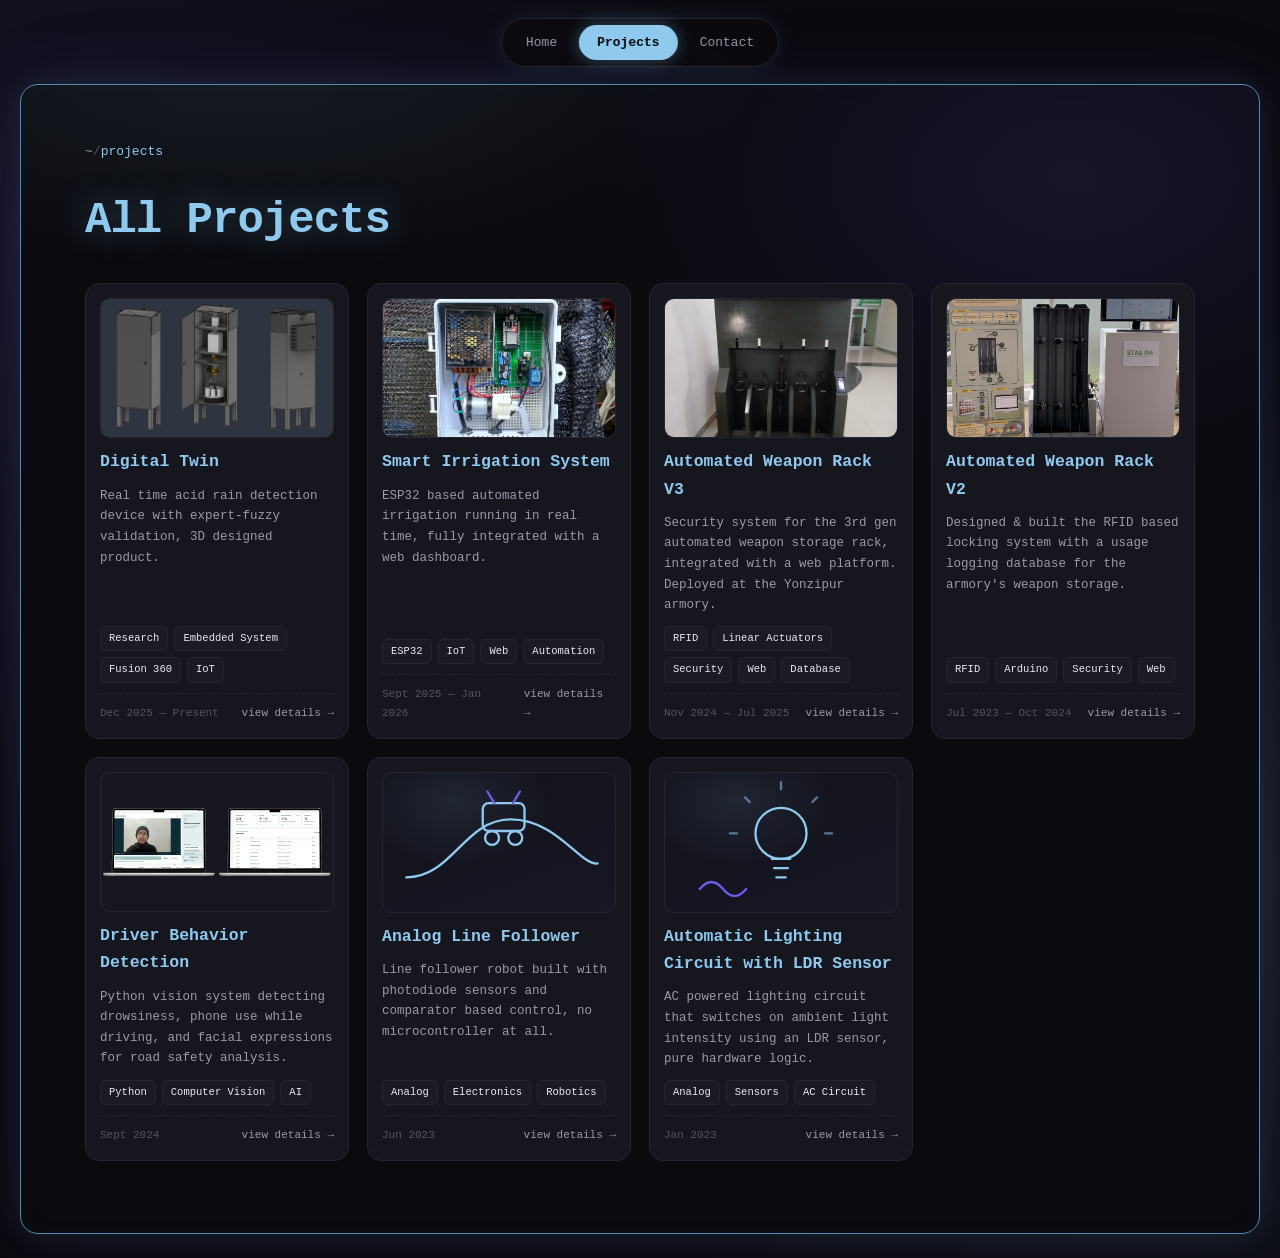
==== commit edbd40ef: "Refresh portfolio introduction, skills, and project photography" ====
--- a/project.html
+++ b/project.html
@@ -6,7 +6,7 @@
   <title>Project — Sakinah Farah Agnia</title>
   <meta name="description" content="Project detail — portfolio of Sakinah Farah Agnia." />
   <link rel="icon" type="image/png" href="assets/avatar-transparent.png" />
-  <link rel="stylesheet" href="css/style.css?v=20260914-contact" />
+  <link rel="stylesheet" href="css/style.css?v=20260914-racks-corrected" />
 </head>
 <body>
   <nav class="navbar">
@@ -21,7 +21,7 @@
     </main>
   </div>
 
-  <script src="js/projects-data.js?v=20260914-transparent"></script>
-  <script src="js/script.js?v=20260914-contact"></script>
+  <script src="js/projects-data.js?v=20260914-racks-corrected"></script>
+  <script src="js/script.js?v=20260914-racks-corrected"></script>
 </body>
 </html>
--- a/css/style.css
+++ b/css/style.css
@@ -825,3 +825,45 @@
   margin-left: 0;
   object-fit: contain;
 }
+
+.project-image-portrait img {
+  width: 100%;
+  margin-left: 0;
+  object-position: center 32%;
+}
+
+.project-image-portrait.project-image-detail {
+  aspect-ratio: auto;
+  height: clamp(360px, 75vh, 760px);
+  background: var(--bg-soft);
+}
+
+.project-image-portrait.project-image-detail img {
+  object-fit: contain;
+  object-position: center;
+}
+
+/* Fill the existing card frame, with the crop focused on each product. */
+.project-photo-irrigation:not(.project-image-detail) img,
+.project-photo-rack-v3:not(.project-image-detail) img,
+.project-photo-rack-v2:not(.project-image-detail) img {
+  width: 100%;
+  margin-left: 0;
+  object-fit: cover;
+}
+
+.project-photo-irrigation:not(.project-image-detail) img { object-position: 50% 32%; }
+.project-photo-rack-v3:not(.project-image-detail) img { object-position: 50% 58%; }
+.project-photo-rack-v2:not(.project-image-detail) img { object-position: 50% 66%; }
+
+/* Full photographs remain available on the detail page without cropping. */
+.project-photo-rack-v3.project-image-detail {
+  aspect-ratio: 4 / 3;
+  background: var(--bg-soft);
+}
+
+.project-photo-rack-v3.project-image-detail img {
+  width: 100%;
+  margin-left: 0;
+  object-fit: contain;
+}
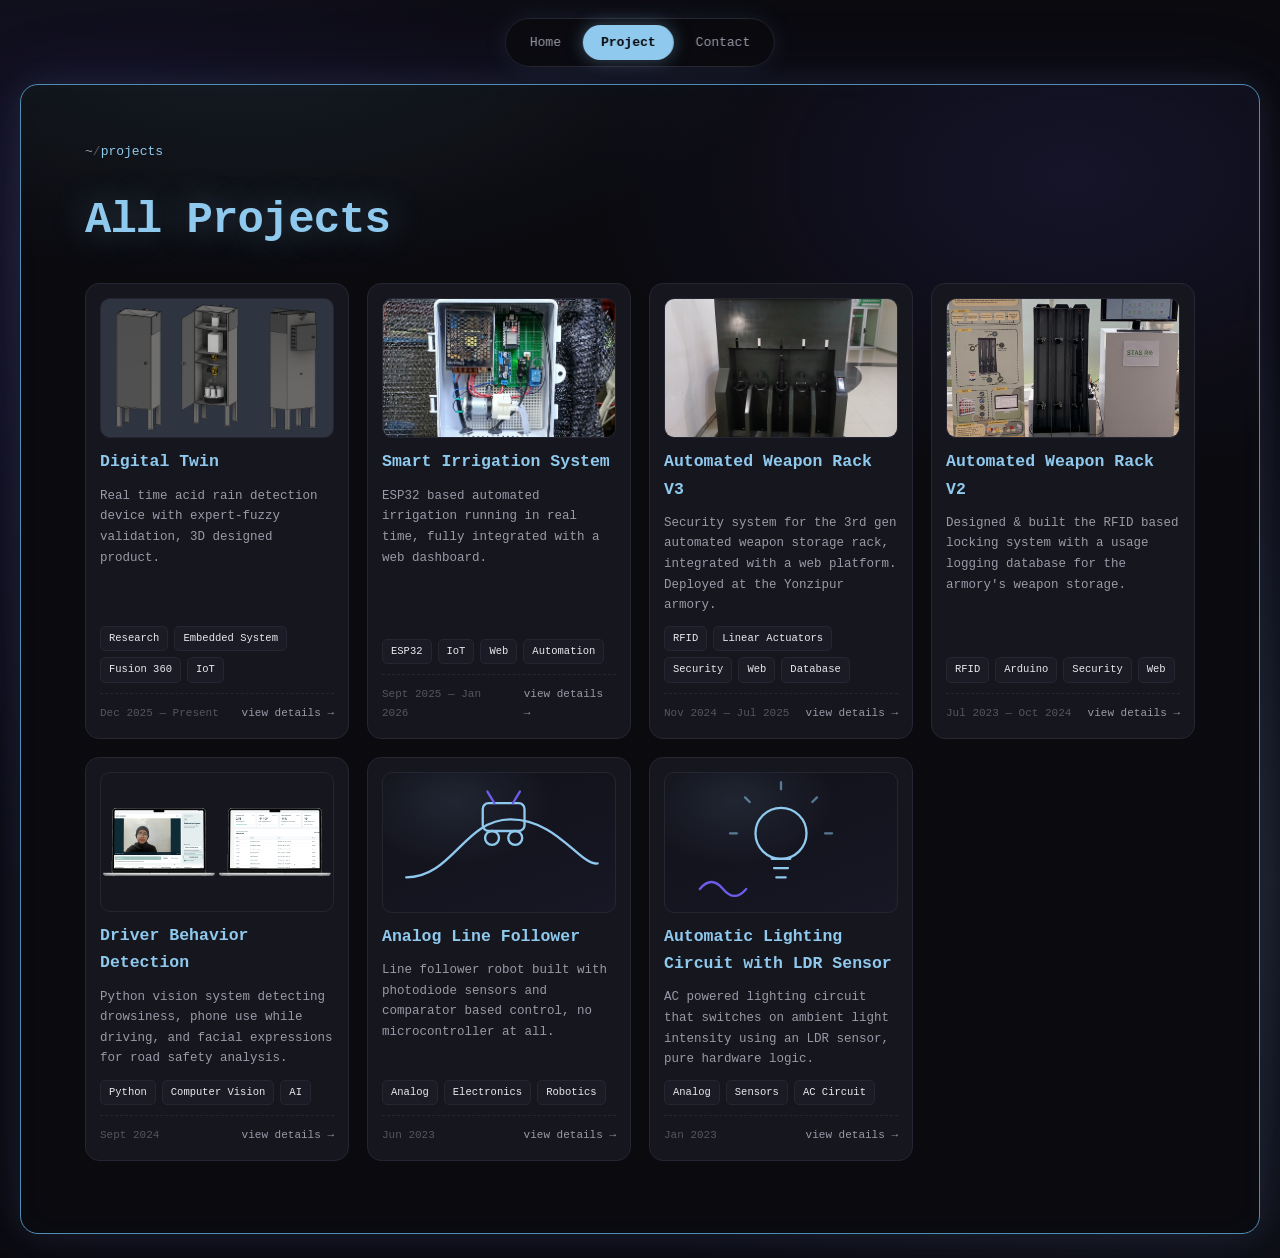
==== commit 27082c08: "Rename Work navigation label to Project" ====
--- a/project.html
+++ b/project.html
@@ -11,7 +11,7 @@
 <body>
   <nav class="navbar">
     <a href="index.html" class="nav-link">Home</a>
-    <a href="index.html#projects" class="nav-link active">Projects</a>
+    <a href="index.html#projects" class="nav-link active">Project</a>
     <a href="index.html#contact" class="nav-link">Contact</a>
   </nav>
 
